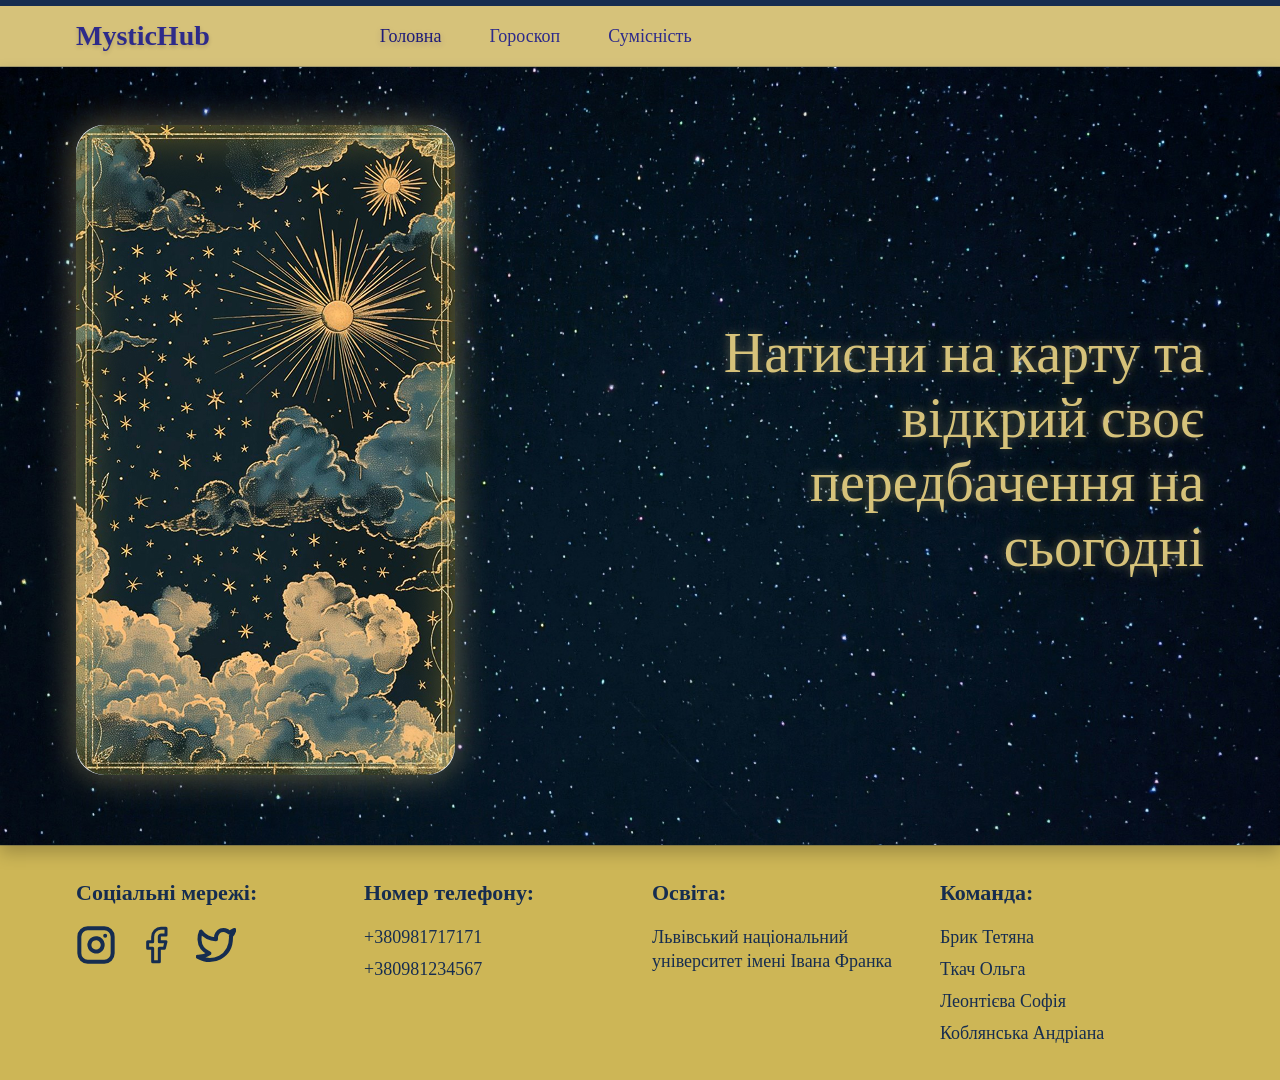
==== index.html @ 841544dd "Added starry background and improved hero design" ====
<!DOCTYPE html>
<html lang="uk">
<head>
  <meta charset="UTF-8" />
  <meta name="viewport" content="width=device-width, initial-scale=1.0" />
  <title>MysticHub</title>

  <link
    rel="stylesheet"
    href="https://cdnjs.cloudflare.com/ajax/libs/modern-normalize/3.0.1/modern-normalize.min.css"
    integrity="sha512-q6WgHqiHlKyOqslT/lgBgodhd03Wp4BEqKeW6nNtlOY4quzyG3VoQKFrieaCeSnuVseNKRGpGeDU3qPmabCANg=="
    crossorigin="anonymous"
    referrerpolicy="no-referrer"
  />

  <link rel="stylesheet" href="./css/styles.css" />
</head>
<body>
  <!-- HEADER -->
  <header class="header-page">
    <div class="container header-container">
      <a href="./index.html" class="logo">MysticHub</a>

      <nav class="nav">
        <ul class="nav-list">
          <li><a href="#" class="nav-link current">Головна</a></li>
          <li><a href="#" class="nav-link">Гороскоп</a></li>
          <li><a href="#" class="nav-link">Сумісність</a></li>
        </ul>
      </nav>
    </div>
  </header>

  <!-- MAIN -->
  <main class="main-page">
    <section class="hero-section">
      <div class="container hero-container">
        <div class="card-wrapper">
          <div class="fortune-card" id="fortuneCard">
            <div class="card-side card-front">
              <img
                src="./images/img1@1x.jpg"
                srcset="./images/img1@1x.jpg 1x, ./images/img1@2x.jpg 2x"
                alt="Містична карта"
                class="card-image"
                width="379"
                height="650"
              />
            </div>

            <div class="card-side card-back">
              <p class="prediction-text">
                Сьогодні Всесвіт радить довіритися своїй інтуїції.
                Нові можливості вже поруч — не бійся зробити крок їм назустріч.
              </p>
            </div>
          </div>
        </div>

        <div class="hero-text-wrap">
          <h1 class="hero-title">
            Натисни на карту та відкрий своє передбачення на сьогодні
          </h1>
        </div>
      </div>
    </section>
  </main>

  <!-- FOOTER -->
  <footer class="footer">
    <div class="container footer-container">
      <div class="footer-item">
        <h2 class="footer-title">Соціальні мережі:</h2>
        <ul class="social-list">
          <li class="social-item">
            <a href="#" class="social-link" aria-label="Instagram">
              <svg class="social-icon" width="40" height="40">
                <use href="./images/icons.svg#icon-Instagram"></use>
              </svg>
            </a>
          </li>
          <li class="social-item">
            <a href="#" class="social-link" aria-label="Facebook">
              <svg class="social-icon" width="40" height="40">
                <use href="./images/icons.svg#icon-Facebook"></use>
              </svg>
            </a>
          </li>
          <li class="social-item">
            <a href="#" class="social-link" aria-label="Twitter">
              <svg class="social-icon" width="40" height="40">
                <use href="./images/icons.svg#icon-Twitter"></use>
              </svg>
            </a>
          </li>
        </ul>
      </div>

      <div class="footer-item">
        <h2 class="footer-title">Номер телефону:</h2>
        <address class="footer-address">
          <ul class="footer-contact-list">
            <li>
              <a href="tel:+380981717171" class="footer-text">+380981717171</a>
            </li>
            <li>
              <a href="tel:+380981234567" class="footer-text">+380981234567</a>
            </li>
          </ul>
        </address>
      </div>

      <div class="footer-item">
        <h2 class="footer-title">Освіта:</h2>
        <p class="footer-text footer-center-text">
          Львівський національний університет імені Івана Франка
        </p>
      </div>

      <div class="footer-item">
        <h2 class="footer-title">Команда:</h2>
        <ul class="team-list">
          <li class="footer-text">Брик Тетяна</li>
          <li class="footer-text">Ткач Ольга</li>
          <li class="footer-text">Леонтієва Софія</li>
          <li class="footer-text">Коблянська Андріана</li>
        </ul>
      </div>
    </div>
  </footer>

  <script>
    const fortuneCard = document.getElementById('fortuneCard');

    fortuneCard.addEventListener('click', function () {
      fortuneCard.classList.toggle('is-flipped');
    });
  </script>
</body>
</html>
---- css/styles.css ----
body {
  margin: 0;
  font-family: Georgia, serif;
  background-color: #e9e9e9;
}

h1,
h2,
h3,
p {
  margin: 0;
}

ul {
  margin: 0;
  padding: 0;
  list-style: none;
}

img {
  display: block;
  max-width: 100%;
  height: auto;
}

.container {
  width: 1158px;
  margin: 0 auto;
  padding: 0 15px;
}

/* ================= HEADER ================= */

.header-page {
  background-color: #d6c27a;
  border-top: 6px solid #162d50;
  border-bottom: 1px solid rgba(22, 45, 80, 0.25);
  box-shadow: 0 4px 10px rgba(0, 0, 0, 0.18);
}

.header-container {
  display: flex;
  align-items: center;
  padding-top: 14px;
  padding-bottom: 14px;
}

.logo {
  font-size: 28px;
  font-weight: 700;
  color: #2d2a8a;
  text-decoration: none;
  margin-right: 170px;
  text-shadow: 0 2px 4px rgba(0, 0, 0, 0.18);
  transition: color 250ms ease, text-shadow 250ms ease, transform 250ms ease;
}

.logo:hover,
.logo:focus {
  color: #221f7a;
  text-shadow: 0 4px 10px rgba(45, 42, 138, 0.28);
  transform: scale(1.03);
}

.nav-list {
  display: flex;
  gap: 48px;
}

.nav-link {
  text-decoration: none;
  color: #2d2a8a;
  font-size: 18px;
  font-weight: 500;
  transition: color 250ms ease, text-shadow 250ms ease;
}

.nav-link:hover,
.nav-link:focus,
.nav-link.current {
  color: #1f1c78;
  text-shadow: 0 2px 6px rgba(45, 42, 138, 0.22);
}

/* ================= MAIN / HERO ================= */

.main-page {
  background-color: #162d50;
  box-shadow: 0 8px 16px rgba(0, 0, 0, 0.22);
  position: relative;
  z-index: 1;
}

.hero-section {
  padding-top: 58px;
  padding-bottom: 70px;
  background-image: url("../images/img3.jpg");
  background-size: cover;
  background-position: center;
}

.hero-container {
  display: flex;
  align-items: center;
  justify-content: space-between;
  gap: 80px;
}

.card-wrapper {
  perspective: 1200px;
  width: 379px;
  height: 650px;
  flex-shrink: 0;
}

.fortune-card {
  position: relative;
  width: 100%;
  height: 100%;
  transform-style: preserve-3d;
  transition: transform 800ms ease;
  cursor: pointer;
}

.fortune-card.is-flipped {
  transform: rotateY(180deg);
}

.card-side {
  position: absolute;
  inset: 0;
  border-radius: 28px;
  overflow: hidden;
  backface-visibility: hidden;
  box-shadow: 0 0 35px rgba(214, 194, 122, 0.45);
}

.card-front {
  background-color: #162d50;
}

.card-image {
  width: 100%;
  height: 100%;
  object-fit: cover;
}

.card-back {
  transform: rotateY(180deg);
  background: linear-gradient(180deg, #243f69 0%, #162d50 100%);
  display: flex;
  align-items: center;
  justify-content: center;
  padding: 32px;
  border: 2px solid rgba(214, 194, 122, 0.55);
}

.prediction-text {
  font-size: 30px;
  line-height: 1.35;
  text-align: center;
  color: #d6c27a;
  text-shadow: 0 0 12px rgba(214, 194, 122, 0.4);
}

.hero-text-wrap {
  max-width: 560px;
  margin-left: auto;
}

.hero-title {
  font-size: 56px;
  line-height: 1.15;
  font-weight: 400;
  text-align: right;
  color: #d6c27a;
  text-shadow:
    0 0 8px rgba(214, 194, 122, 0.32),
    0 0 18px rgba(214, 194, 122, 0.18);
}


/* ================= FOOTER ================= */

.footer {
  background-color: #cdb656;
  padding-top: 34px;
  padding-bottom: 34px;
  border-top: 1px solid rgba(22, 45, 80, 0.25);
  box-shadow: 0 -4px 10px rgba(0, 0, 0, 0.12);
}

.footer-container {
  display: flex;
  justify-content: space-between;
  align-items: flex-start;
  gap: 24px;
}

.footer-item {
  width: calc((100% - 72px) / 4);
}

.footer-title {
  margin-bottom: 18px;
  font-size: 22px;
  line-height: 1.2;
  color: #162d50;
}

.footer-text {
  font-size: 18px;
  line-height: 1.35;
  color: #162d50;
  text-decoration: none;
}

.footer-address {
  font-style: normal;
}

.footer-contact-list li:not(:last-child),
.team-list li:not(:last-child) {
  margin-bottom: 8px;
}

.social-list {
  display: flex;
  gap: 20px;
  align-items: center;
  justify-content: flex-start;
}

.social-link {
  display: flex;
  align-items: center;
  justify-content: center;
}

.social-icon {
  stroke: #162d50;
  fill: none;
  transition: stroke 250ms ease;
}

.social-link:hover .social-icon,
.social-link:focus .social-icon {
  fill: #ffffff;
}

.footer-center-text {
  max-width: 250px;
}
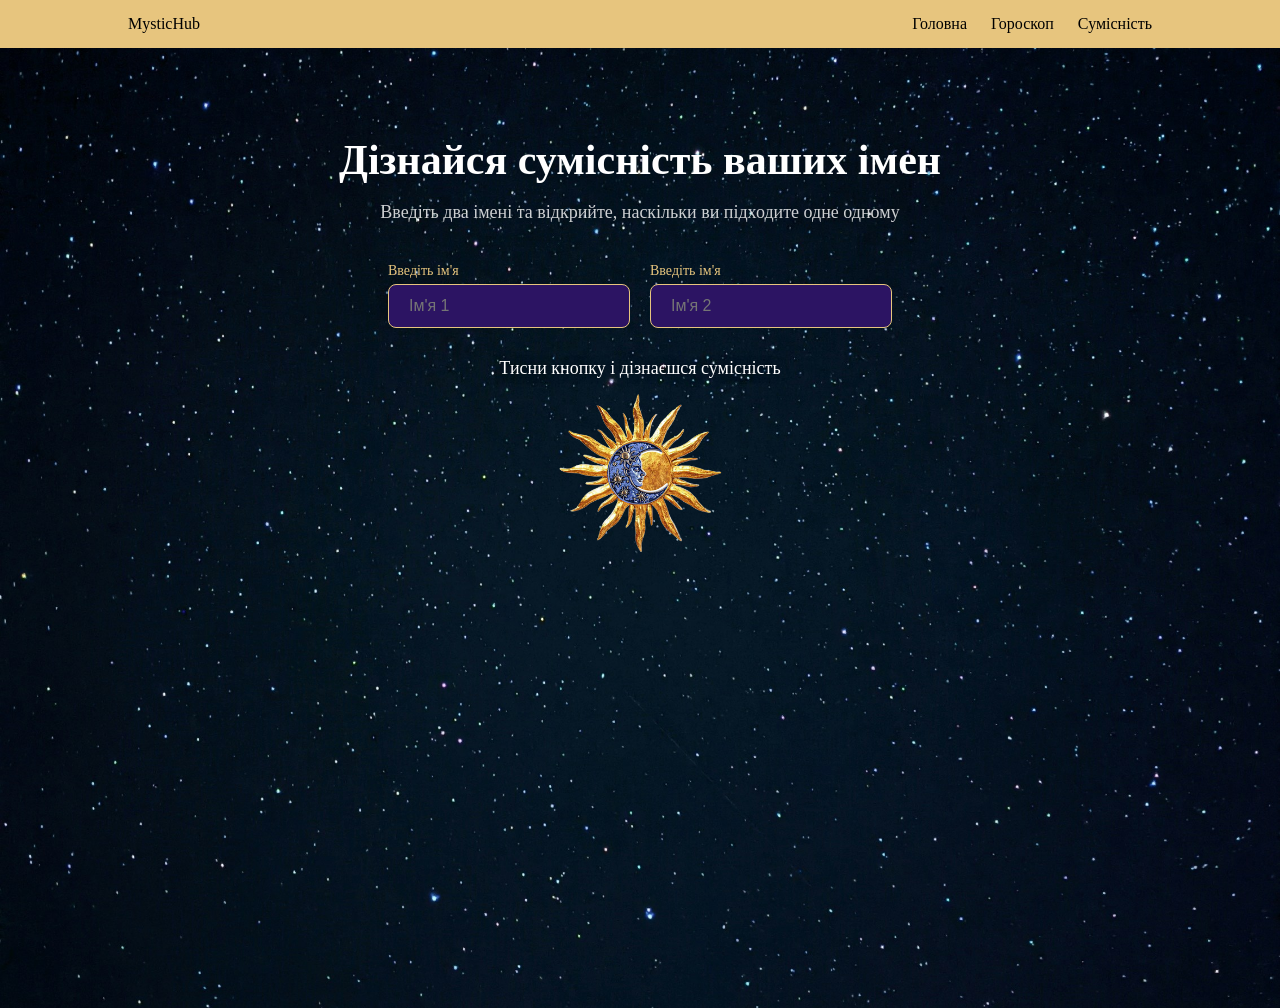
==== commit f02162d7: "Додано інтерфейс сумісності" ====
--- a/index.html
+++ b/index.html
@@ -1,140 +1,46 @@
 <!DOCTYPE html>
-<html lang="uk">
+<html lang="en">
 <head>
-  <meta charset="UTF-8" />
-  <meta name="viewport" content="width=device-width, initial-scale=1.0" />
-  <title>MysticHub</title>
-
-  <link
-    rel="stylesheet"
-    href="https://cdnjs.cloudflare.com/ajax/libs/modern-normalize/3.0.1/modern-normalize.min.css"
-    integrity="sha512-q6WgHqiHlKyOqslT/lgBgodhd03Wp4BEqKeW6nNtlOY4quzyG3VoQKFrieaCeSnuVseNKRGpGeDU3qPmabCANg=="
-    crossorigin="anonymous"
-    referrerpolicy="no-referrer"
-  />
-
-  <link rel="stylesheet" href="./css/styles.css" />
+    <meta charset="UTF-8">
+    <title>MysticHub</title>
+    
+    <!-- Підключаємо файл стилів із папки css -->
+    <link rel="stylesheet" href="css/style.css">
 </head>
 <body>
-  <!-- HEADER -->
-  <header class="header-page">
-    <div class="container header-container">
-      <a href="./index.html" class="logo">MysticHub</a>
+    <!-- Верхня панель (Header) -->
+    <header class="navbar">
+        <div class="logo">MysticHub</div>
+        <nav class="menu">
+            <a href="#">Головна</a>
+            <a href="#">Гороскоп</a>
+            <a href="#">Сумісність</a>
+        </nav>
+    </header>
 
-      <nav class="nav">
-        <ul class="nav-list">
-          <li><a href="#" class="nav-link current">Головна</a></li>
-          <li><a href="#" class="nav-link">Гороскоп</a></li>
-          <li><a href="#" class="nav-link">Сумісність</a></li>
-        </ul>
-      </nav>
-    </div>
-  </header>
+    <!-- Головний блок -->
+    <main class="main-content">
+        <h1>Дізнайся сумісність ваших імен</h1>
+        <p class="subtitle">Введіть два імені та відкрийте, наскільки ви підходите одне одному</p>
 
-  <!-- MAIN -->
-  <main class="main-page">
-    <section class="hero-section">
-      <div class="container hero-container">
-        <div class="card-wrapper">
-          <div class="fortune-card" id="fortuneCard">
-            <div class="card-side card-front">
-              <img
-                src="./images/img1@1x.jpg"
-                srcset="./images/img1@1x.jpg 1x, ./images/img1@2x.jpg 2x"
-                alt="Містична карта"
-                class="card-image"
-                width="379"
-                height="650"
-              />
+        <div class="input-group">
+            <div class="input-field">
+                <label>Введіть ім'я</label>
+                <input type="text" id="name1" placeholder="Ім'я 1">
             </div>
-
-            <div class="card-side card-back">
-              <p class="prediction-text">
-                Сьогодні Всесвіт радить довіритися своїй інтуїції.
-                Нові можливості вже поруч — не бійся зробити крок їм назустріч.
-              </p>
+            <div class="input-field">
+                <label>Введіть ім'я</label>
+                <input type="text" id="name2" placeholder="Ім'я 2">
             </div>
-          </div>
         </div>
 
-        <div class="hero-text-wrap">
-          <h1 class="hero-title">
-            Натисни на карту та відкрий своє передбачення на сьогодні
-          </h1>
-        </div>
-      </div>
-    </section>
-  </main>
+        <!-- Тепер текст — це просто підказка над кнопкою-сонцем -->
+        <p class="click-hint">Тисни кнопку і дізнаєшся сумісність</p>
 
-  <!-- FOOTER -->
-  <footer class="footer">
-    <div class="container footer-container">
-      <div class="footer-item">
-        <h2 class="footer-title">Соціальні мережі:</h2>
-        <ul class="social-list">
-          <li class="social-item">
-            <a href="#" class="social-link" aria-label="Instagram">
-              <svg class="social-icon" width="40" height="40">
-                <use href="./images/icons.svg#icon-Instagram"></use>
-              </svg>
-            </a>
-          </li>
-          <li class="social-item">
-            <a href="#" class="social-link" aria-label="Facebook">
-              <svg class="social-icon" width="40" height="40">
-                <use href="./images/icons.svg#icon-Facebook"></use>
-              </svg>
-            </a>
-          </li>
-          <li class="social-item">
-            <a href="#" class="social-link" aria-label="Twitter">
-              <svg class="social-icon" width="40" height="40">
-                <use href="./images/icons.svg#icon-Twitter"></use>
-              </svg>
-            </a>
-          </li>
-        </ul>
-      </div>
-
-      <div class="footer-item">
-        <h2 class="footer-title">Номер телефону:</h2>
-        <address class="footer-address">
-          <ul class="footer-contact-list">
-            <li>
-              <a href="tel:+380981717171" class="footer-text">+380981717171</a>
-            </li>
-            <li>
-              <a href="tel:+380981234567" class="footer-text">+380981234567</a>
-            </li>
-          </ul>
-        </address>
-      </div>
-
-      <div class="footer-item">
-        <h2 class="footer-title">Освіта:</h2>
-        <p class="footer-text footer-center-text">
-          Львівський національний університет імені Івана Франка
-        </p>
-      </div>
-
-      <div class="footer-item">
-        <h2 class="footer-title">Команда:</h2>
-        <ul class="team-list">
-          <li class="footer-text">Брик Тетяна</li>
-          <li class="footer-text">Ткач Ольга</li>
-          <li class="footer-text">Леонтієва Софія</li>
-          <li class="footer-text">Коблянська Андріана</li>
-        </ul>
-      </div>
-    </div>
-  </footer>
-
-  <script>
-    const fortuneCard = document.getElementById('fortuneCard');
-
-    fortuneCard.addEventListener('click', function () {
-      fortuneCard.classList.toggle('is-flipped');
-    });
-  </script>
+        <!-- Сонце тепер і є кнопкою -->
+        <button class="sun-button" onclick="checkCompatibility()">
+            <img src="assets/sun.png" alt="Sun">
+        </button>
+    </main>
 </body>
 </html>
--- a/css/style.css
+++ b/css/style.css
@@ -0,0 +1,142 @@
+:root {
+  --dark-bg: #0B0E14;
+  --gold: #E7C57E;
+  --purple: #2C1463;
+  --light-gold: #F4D391;
+  --main-bg: url('../assets/background.png'); /* Додаємо шлях сюди */
+}
+
+body {
+  background-color: var(--dark-bg);
+  background-image: var(--main-bg) !important;
+  background-size: cover;
+  background-position: center;
+  background-attachment: fixed;
+  background-repeat: no-repeat;
+  color: white;
+  text-align: center;
+  margin: 0;
+}
+
+/* Стилізуємо шапку (золота смужка) */
+.navbar {
+    background-color: var(--gold);
+    display: flex;
+    justify-content: space-between;
+    align-items: center;
+    padding: 15px 10%;
+    color: black;
+}
+
+.menu a {
+    margin-left: 20px;
+    text-decoration: none;
+    color: black;
+    font-weight: 500;
+}
+
+/* Головний контент */
+.main-content {
+    padding-top: 60px;
+    min-height: 100vh;
+}
+
+h1 {
+    font-size: 42px;
+    margin-bottom: 10px;
+}
+
+.subtitle {
+    font-size: 18px;
+    opacity: 0.8;
+    margin-bottom: 40px;
+}
+/* Стиль для контейнера з полями вводу */
+.input-group {
+    display: flex;
+    justify-content: center;
+    gap: 20px;
+    margin-bottom: 30px;
+}
+
+.input-field {
+    display: flex;
+    flex-direction: column;
+    align-items: flex-start;
+}
+
+.input-field label {
+    font-size: 14px;
+    color: var(--gold);
+    margin-bottom: 5px;
+}
+
+/* Фіолетові інпути з Figma */
+input[type="text"] {
+    background-color: var(--purple);
+    border: 1px solid var(--gold);
+    border-radius: 8px;
+    padding: 12px 20px;
+    color: white;
+    font-size: 16px;
+    outline: none;
+}
+
+/* Велика золота кнопка */
+.btn-check {
+    background-color: var(--gold);
+    color: black;
+    border: none;
+    padding: 15px 30px;
+    border-radius: 25px;
+    font-weight: bold;
+    font-size: 18px;
+    cursor: pointer;
+    transition: transform 0.2s;
+}
+
+.btn-check:hover {
+    transform: scale(1.05); /* Ефект при наведенні */
+}
+
+/* Декорація (Сонце) */
+.sun-decoration {
+    margin-top: 50px;
+}
+
+.sun-decoration img {
+    width: 150px; /* Налаштуйте розмір під себе */
+}
+/* Текст-підказка */
+.click-hint {
+    font-size: 18px;
+    margin-bottom: 15px;
+    color: white; /* Змінили з золотистого на білий */
+    font-weight: 500;
+    text-shadow: 0 0 10px rgba(0, 0, 0, 0.5); /* Додамо легку тінь, щоб текст краще читався на зірках */
+}
+
+/* Кнопка-сонце */
+.sun-button {
+    background: none;
+    border: none;
+    padding: 0;
+    cursor: pointer;
+    transition: transform 0.3s ease, filter 0.3s ease;
+    outline: none;
+}
+
+.sun-button img {
+    width: 180px; /* Трохи збільшимо для зручності */
+    display: block;
+}
+
+/* Ефекти при наведенні */
+.sun-button:hover {
+    transform: scale(1.1) rotate(5deg); /* Сонце трохи збільшується і повертається */
+    filter: drop-shadow(0 0 15px var(--gold)); /* Додаємо сяйво */
+}
+
+.sun-button:active {
+    transform: scale(0.95); /* Ефект натискання */
+}
